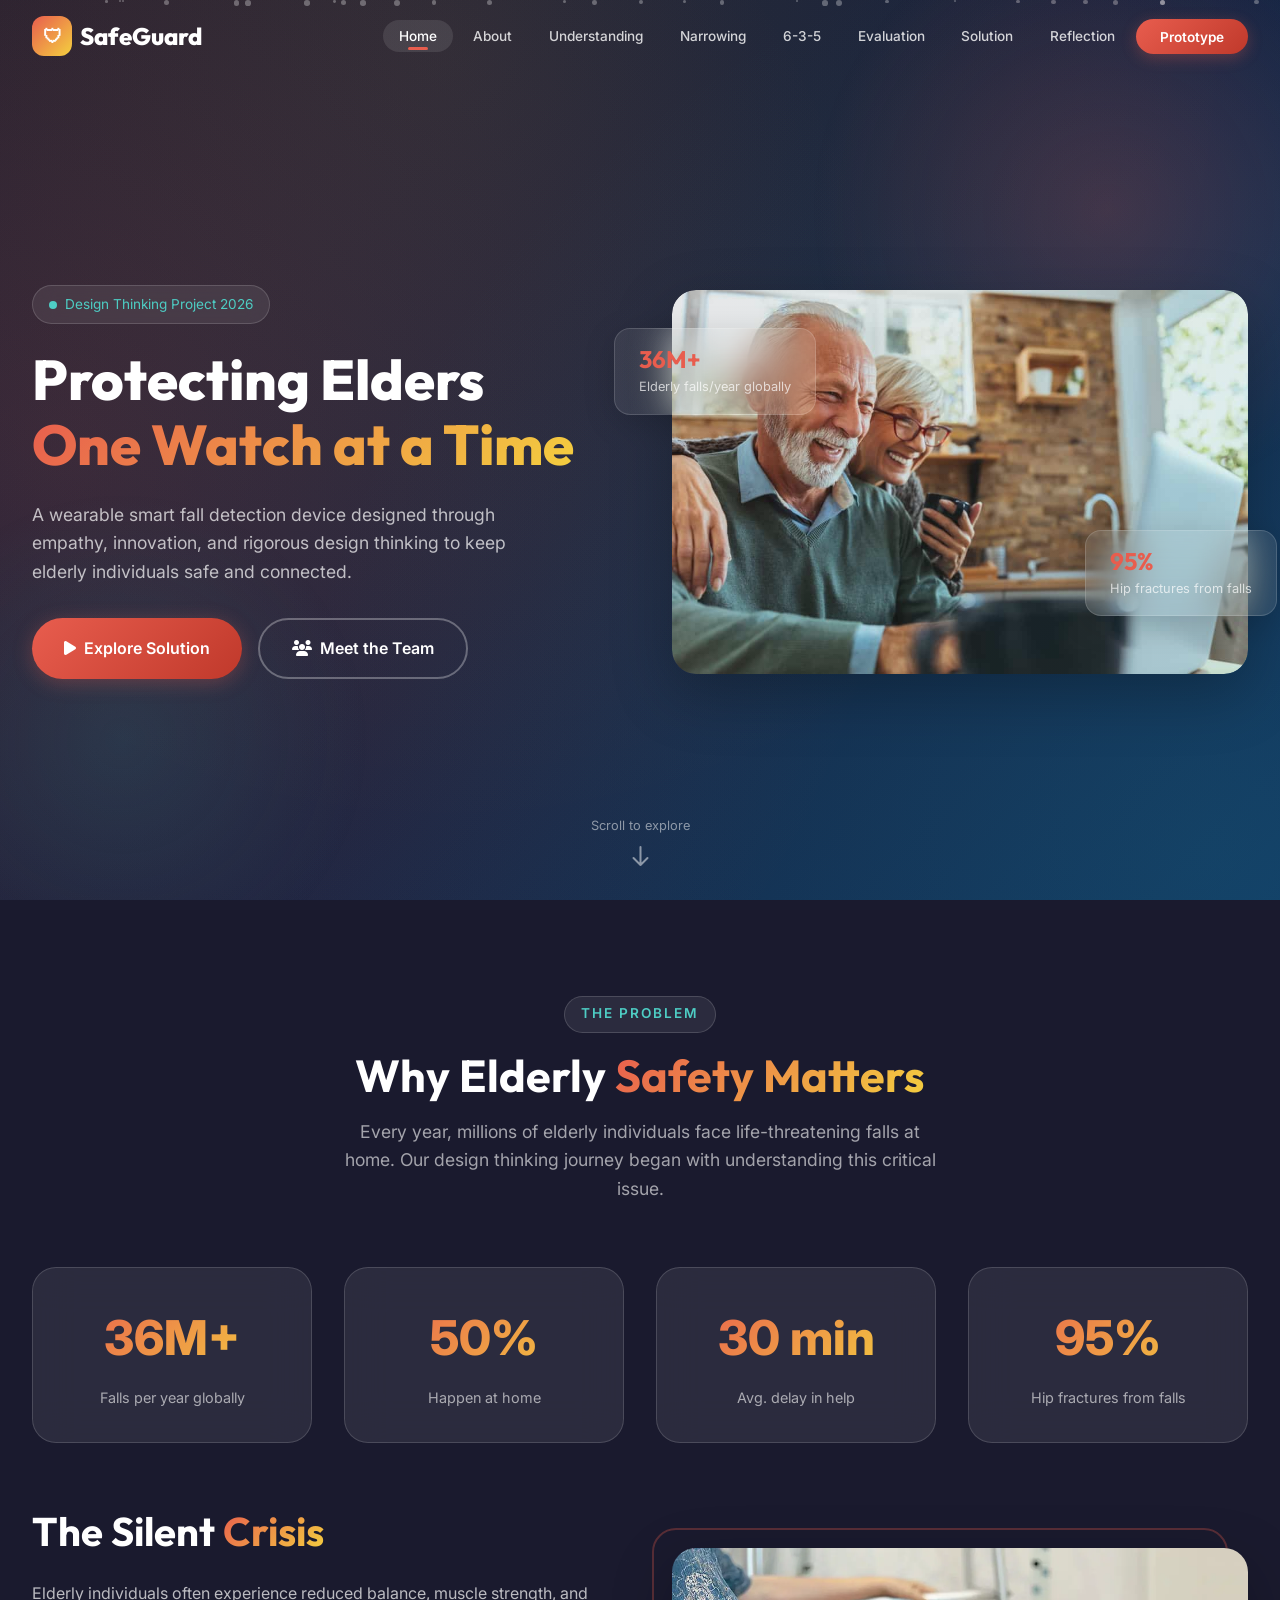
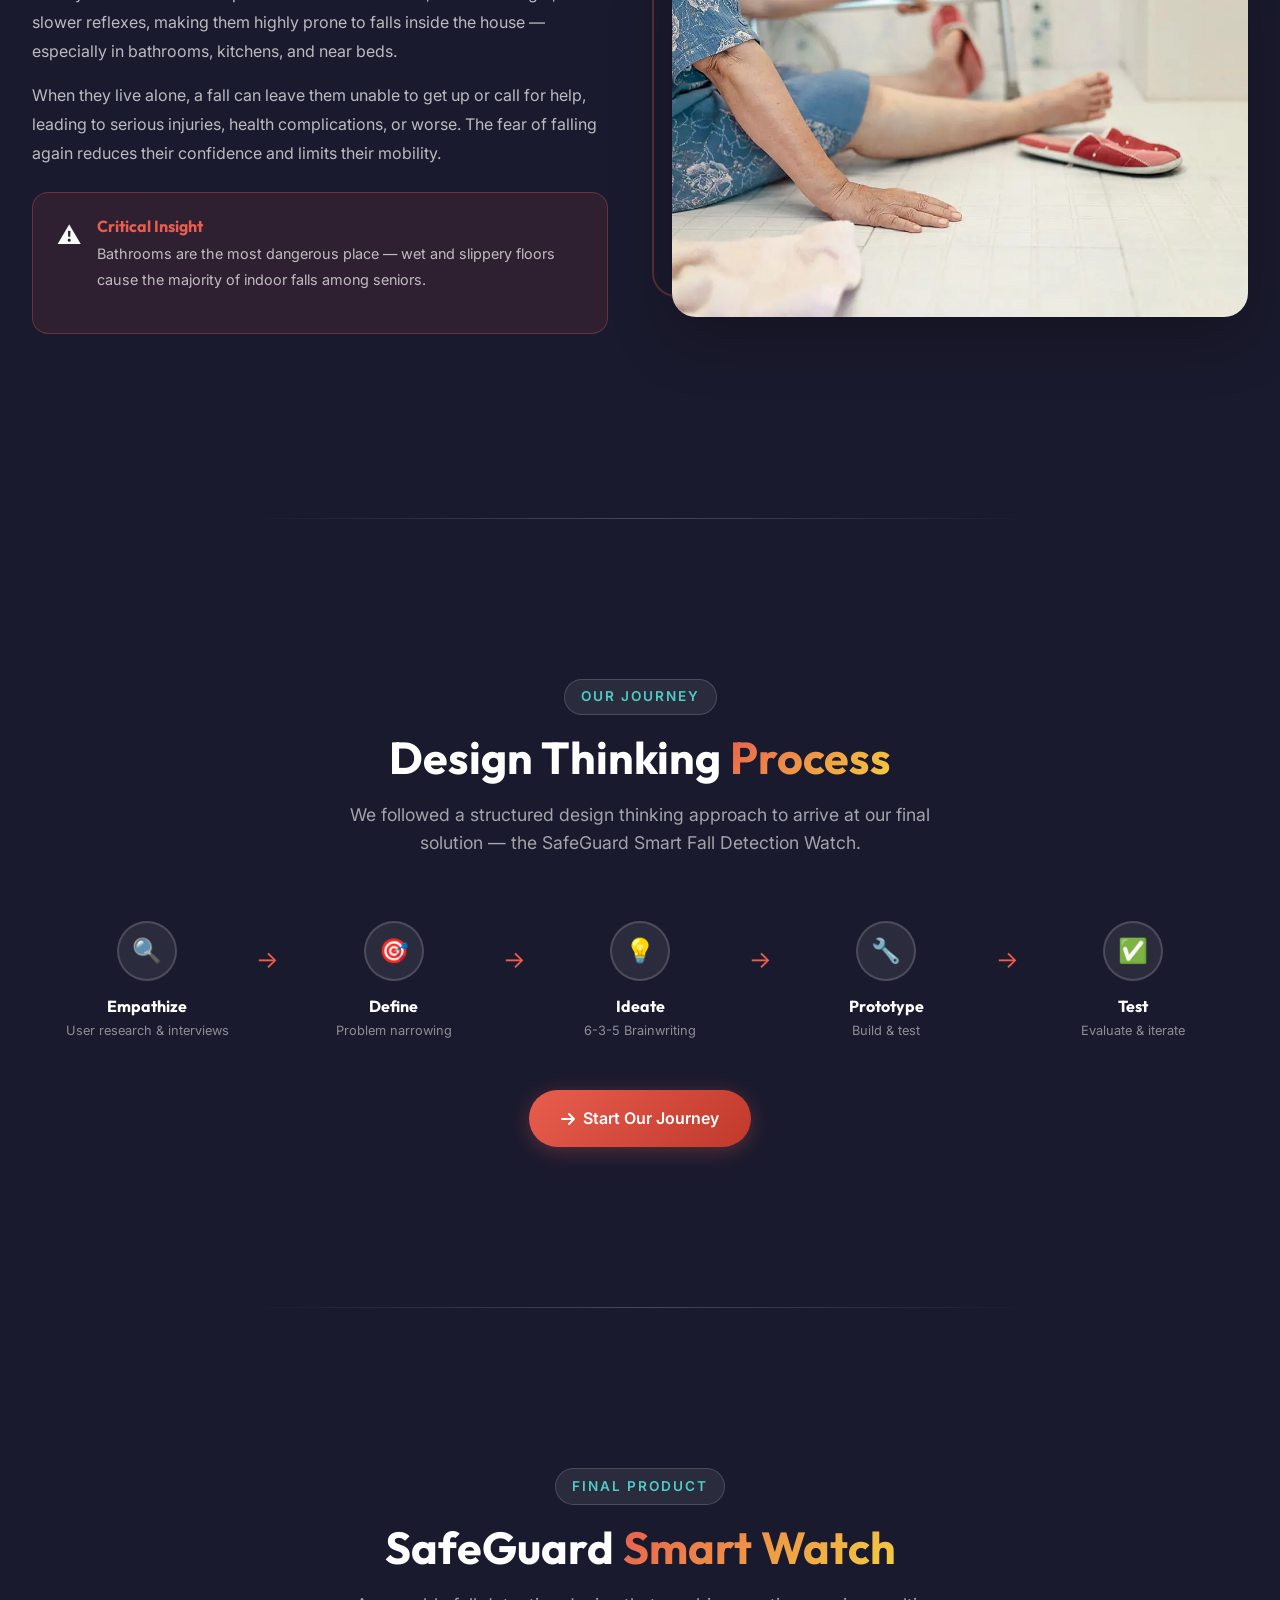
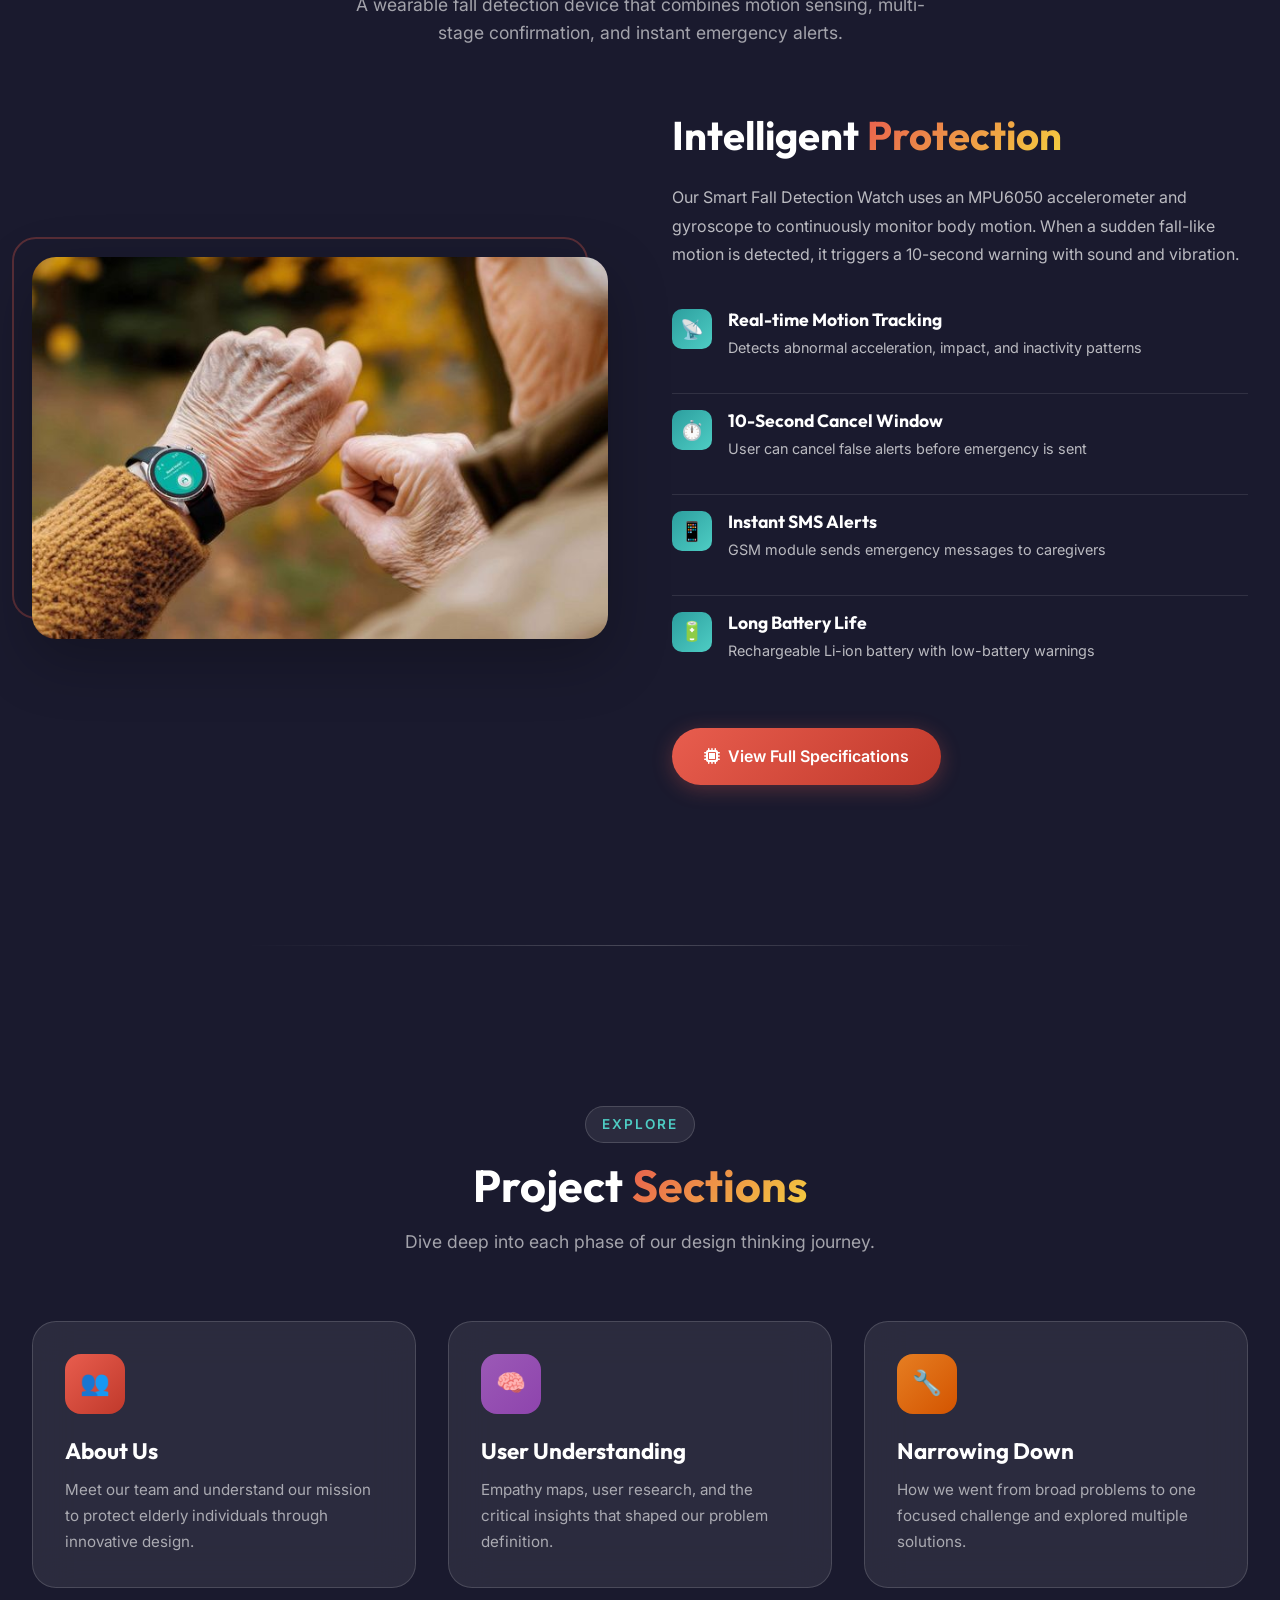
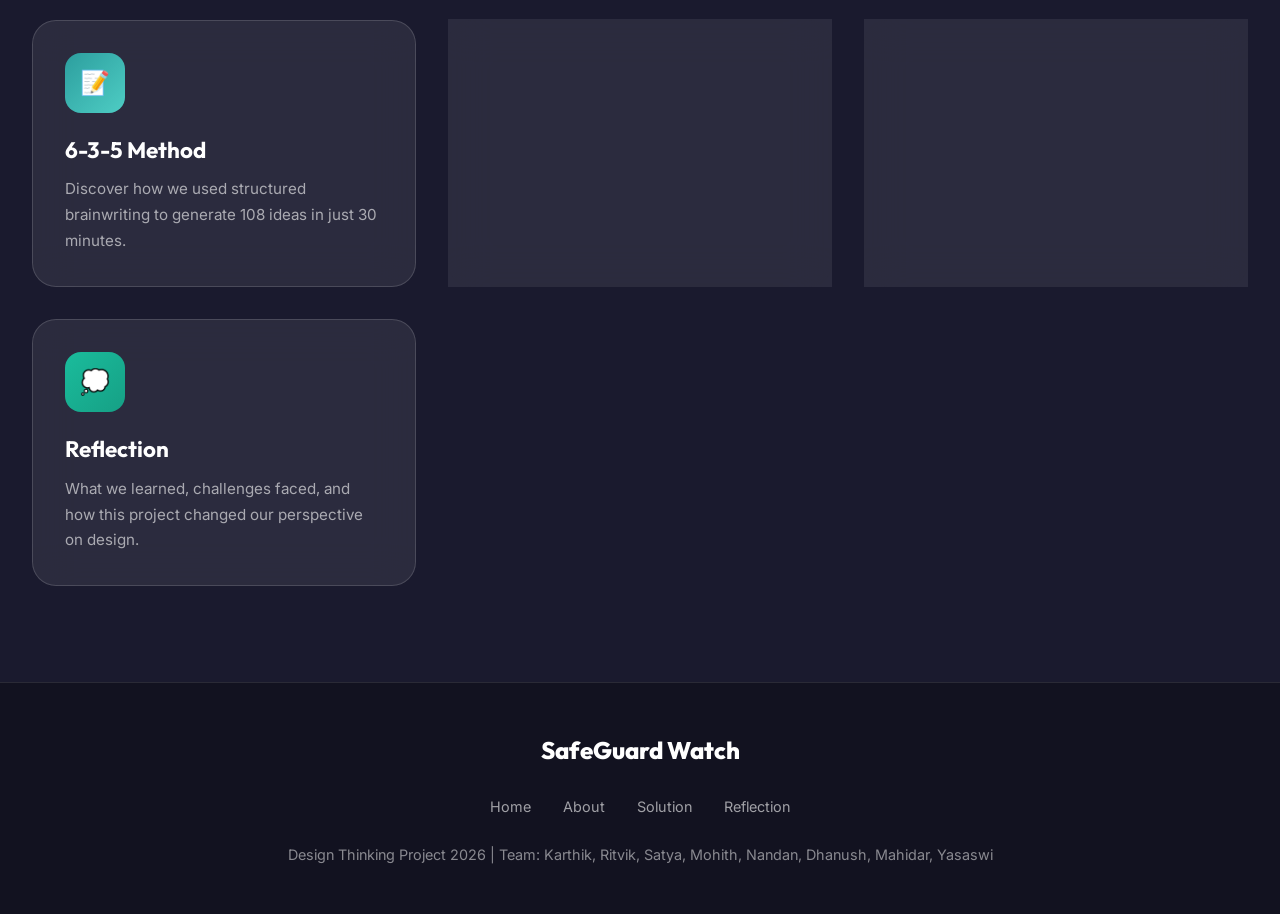
==== index.html @ a081889f "Add files via upload" ====
<!DOCTYPE html>
<html lang="en">
<head>
    <meta charset="UTF-8">
    <meta name="viewport" content="width=device-width, initial-scale=1.0">
    <title>SafeGuard Watch | Design Thinking Project 2026</title>
    <link rel="stylesheet" href="css/style.css">
    <link rel="stylesheet" href="https://cdnjs.cloudflare.com/ajax/libs/font-awesome/6.4.0/css/all.min.css">
</head>
<body>
    <div class="animated-bg"></div>
    <div class="particles"></div>

    <!-- Navigation -->
    <nav class="navbar">
        <div class="nav-container">
            <a href="index.html" class="logo">
                <div class="logo-icon">&#128737;</div>
                SafeGuard
            </a>
            <ul class="nav-links">
                <li><a href="index.html" class="active">Home</a></li>
                <li><a href="about.html">About</a></li>
                <li><a href="understanding.html">Understanding</a></li>
                <li><a href="narrowing.html">Narrowing</a></li>
                <li><a href="method.html">6-3-5</a></li>
                <li><a href="evaluation.html">Evaluation</a></li>
                <li><a href="solution.html">Solution</a></li>
                <li><a href="reflection.html">Reflection</a></li>
                <li><a href="solution.html#prototype" class="cta-btn">Prototype</a></li>
            </ul>
            <div class="mobile-toggle">
                <span></span><span></span><span></span>
            </div>
        </div>
    </nav>

    <!-- Hero Section -->
    <section class="hero">
        <div class="hero-container">
            <div class="hero-content">
                <div class="hero-badge">
                    <span></span>
                    Design Thinking Project 2026
                </div>
                <h1>Protecting Elders<br><span>One Watch at a Time</span></h1>
                <p>A wearable smart fall detection device designed through empathy, innovation, and rigorous design thinking to keep elderly individuals safe and connected.</p>
                <div class="hero-buttons">
                    <a href="solution.html" class="btn btn-primary">
                        <i class="fas fa-play"></i> Explore Solution
                    </a>
                    <a href="about.html" class="btn btn-outline">
                        <i class="fas fa-users"></i> Meet the Team
                    </a>
                </div>
            </div>
            <div class="hero-visual">
                <div class="hero-image-wrapper">
                    <img src="images/7_Aging_in_Place_How_Technology_Can.png" alt="Happy elderly couple using technology safely at home">
                </div>
                <div class="floating-card card-1">
                    <h4>36M+</h4>
                    <p>Elderly falls/year globally</p>
                </div>
                <div class="floating-card card-2">
                    <h4>95%</h4>
                    <p>Hip fractures from falls</p>
                </div>
            </div>
        </div>
        <div class="scroll-indicator">
            <span>Scroll to explore</span>
            <svg xmlns="http://www.w3.org/2000/svg" fill="none" viewBox="0 0 24 24" stroke="currentColor">
                <path stroke-linecap="round" stroke-linejoin="round" stroke-width="2" d="M19 14l-7 7m0 0l-7-7m7 7V3" />
            </svg>
        </div>
    </section>

    <!-- Problem Overview Section -->
    <section class="section">
        <div class="section-header reveal">
            <div class="section-label">The Problem</div>
            <h2 class="section-title">Why Elderly <span>Safety Matters</span></h2>
            <p class="section-desc">Every year, millions of elderly individuals face life-threatening falls at home. Our design thinking journey began with understanding this critical issue.</p>
        </div>

        <div class="stats-grid reveal">
            <div class="stat-item">
                <span class="stat-number" data-count="36" data-suffix="M+">0</span>
                <span class="stat-label">Falls per year globally</span>
            </div>
            <div class="stat-item">
                <span class="stat-number" data-count="50" data-suffix="%">0</span>
                <span class="stat-label">Happen at home</span>
            </div>
            <div class="stat-item">
                <span class="stat-number" data-count="30" data-suffix=" min">0</span>
                <span class="stat-label">Avg. delay in help</span>
            </div>
            <div class="stat-item">
                <span class="stat-number" data-count="95" data-suffix="%">0</span>
                <span class="stat-label">Hip fractures from falls</span>
            </div>
        </div>

        <div class="two-col reveal" style="margin-top: 4rem;">
            <div class="col-content">
                <h2>The Silent <span>Crisis</span></h2>
                <p>Elderly individuals often experience reduced balance, muscle strength, and slower reflexes, making them highly prone to falls inside the house — especially in bathrooms, kitchens, and near beds.</p>
                <p>When they live alone, a fall can leave them unable to get up or call for help, leading to serious injuries, health complications, or worse. The fear of falling again reduces their confidence and limits their mobility.</p>
                <div class="alert-box">
                    <div class="alert-icon">&#9888;&#65039;</div>
                    <div>
                        <h4>Critical Insight</h4>
                        <p>Bathrooms are the most dangerous place — wet and slippery floors cause the majority of indoor falls among seniors.</p>
                    </div>
                </div>
            </div>
            <div class="col-image">
                <img src="images/8_Bathroom_Safety_for_Seniors_VNS_Health.png" alt="Elderly woman in bathroom showing fall risk area">
            </div>
        </div>
    </section>

    <div class="section-divider"></div>

    <!-- Design Thinking Process Preview -->
    <section class="section">
        <div class="section-header reveal">
            <div class="section-label">Our Journey</div>
            <h2 class="section-title">Design Thinking <span>Process</span></h2>
            <p class="section-desc">We followed a structured design thinking approach to arrive at our final solution — the SafeGuard Smart Fall Detection Watch.</p>
        </div>

        <div class="process-flow reveal">
            <div class="process-step">
                <div class="step-icon">&#128269;</div>
                <h4>Empathize</h4>
                <p>User research & interviews</p>
            </div>
            <div class="process-step">
                <div class="step-icon">&#127919;</div>
                <h4>Define</h4>
                <p>Problem narrowing</p>
            </div>
            <div class="process-step">
                <div class="step-icon">&#128161;</div>
                <h4>Ideate</h4>
                <p>6-3-5 Brainwriting</p>
            </div>
            <div class="process-step">
                <div class="step-icon">&#128295;</div>
                <h4>Prototype</h4>
                <p>Build & test</p>
            </div>
            <div class="process-step">
                <div class="step-icon">&#9989;</div>
                <h4>Test</h4>
                <p>Evaluate & iterate</p>
            </div>
        </div>

        <div style="text-align: center; margin-top: 3rem;">
            <a href="understanding.html" class="btn btn-primary">
                <i class="fas fa-arrow-right"></i> Start Our Journey
            </a>
        </div>
    </section>

    <div class="section-divider"></div>

    <!-- Solution Preview -->
    <section class="section">
        <div class="section-header reveal">
            <div class="section-label">Final Product</div>
            <h2 class="section-title">SafeGuard <span>Smart Watch</span></h2>
            <p class="section-desc">A wearable fall detection device that combines motion sensing, multi-stage confirmation, and instant emergency alerts.</p>
        </div>

        <div class="two-col reveal">
            <div class="col-image">
                <img src="images/1_Smartwatches_with_Fall_Detection.png" alt="Smart fall detection watch on elderly wrist">
            </div>
            <div class="col-content">
                <h2>Intelligent <span>Protection</span></h2>
                <p>Our Smart Fall Detection Watch uses an MPU6050 accelerometer and gyroscope to continuously monitor body motion. When a sudden fall-like motion is detected, it triggers a 10-second warning with sound and vibration.</p>
                <ul class="feature-list" style="margin-top: 1.5rem;">
                    <li>
                        <div class="feature-icon">&#128225;</div>
                        <div class="feature-text">
                            <h4>Real-time Motion Tracking</h4>
                            <p>Detects abnormal acceleration, impact, and inactivity patterns</p>
                        </div>
                    </li>
                    <li>
                        <div class="feature-icon">&#9201;&#65039;</div>
                        <div class="feature-text">
                            <h4>10-Second Cancel Window</h4>
                            <p>User can cancel false alerts before emergency is sent</p>
                        </div>
                    </li>
                    <li>
                        <div class="feature-icon">&#128241;</div>
                        <div class="feature-text">
                            <h4>Instant SMS Alerts</h4>
                            <p>GSM module sends emergency messages to caregivers</p>
                        </div>
                    </li>
                    <li>
                        <div class="feature-icon">&#128267;</div>
                        <div class="feature-text">
                            <h4>Long Battery Life</h4>
                            <p>Rechargeable Li-ion battery with low-battery warnings</p>
                        </div>
                    </li>
                </ul>
                <div style="margin-top: 2rem;">
                    <a href="solution.html" class="btn btn-primary">
                        <i class="fas fa-microchip"></i> View Full Specifications
                    </a>
                </div>
            </div>
        </div>
    </section>

    <div class="section-divider"></div>

    <!-- Quick Links to All Sections -->
    <section class="section">
        <div class="section-header reveal">
            <div class="section-label">Explore</div>
            <h2 class="section-title">Project <span>Sections</span></h2>
            <p class="section-desc">Dive deep into each phase of our design thinking journey.</p>
        </div>

        <div class="card-grid reveal">
            <a href="about.html" class="card" style="text-decoration: none;">
                <div class="card-icon">&#128101;</div>
                <h3>About Us</h3>
                <p>Meet our team and understand our mission to protect elderly individuals through innovative design.</p>
            </a>
            <a href="understanding.html" class="card" style="text-decoration: none;">
                <div class="card-icon" style="background: linear-gradient(135deg, #9B59B6, #8E44AD);">&#129504;</div>
                <h3>User Understanding</h3>
                <p>Empathy maps, user research, and the critical insights that shaped our problem definition.</p>
            </a>
            <a href="narrowing.html" class="card" style="text-decoration: none;">
                <div class="card-icon" style="background: linear-gradient(135deg, #E67E22, #D35400);">&#128295;</div>
                <h3>Narrowing Down</h3>
                <p>How we went from broad problems to one focused challenge and explored multiple solutions.</p>
            </a>
            <a href="method.html" class="card" style="text-decoration: none;">
                <div class="card-icon" style="background: linear-gradient(135deg, var(--secondary), var(--secondary-light));">&#128221;</div>
                <h3>6-3-5 Method</h3>
                <p>Discover how we used structured brainwriting to generate 108 ideas in just 30 minutes.</p>
            </a>
            <a href="evaluation.html" class="card" style="text-decoration: none;">
                <div class="card-icon" style="background: linear-gradient(135deg, var(--accent), #F39C12);">&#128202;</div>
                <h3>Evaluation</h3>
                <p>See how we narrowed down from multiple concepts to the final wearable watch solution.</p>
            </a>
            <a href="solution.html" class="card" style="text-decoration: none;">
                <div class="card-icon" style="background: linear-gradient(135deg, #E74C3C, #C0392B);">&#8986;</div>
                <h3>Solution Framing</h3>
                <p>Complete technical details, working principle, components, and prototype of the SafeGuard Watch.</p>
            </a>
            <a href="reflection.html" class="card" style="text-decoration: none;">
                <div class="card-icon" style="background: linear-gradient(135deg, #1ABC9C, #16A085);">&#128173;</div>
                <h3>Reflection</h3>
                <p>What we learned, challenges faced, and how this project changed our perspective on design.</p>
            </a>
        </div>
    </section>

    <!-- Footer -->
    <footer class="footer">
        <div class="footer-content">
            <div class="footer-logo">SafeGuard Watch</div>
            <ul class="footer-links">
                <li><a href="index.html">Home</a></li>
                <li><a href="about.html">About</a></li>
                <li><a href="solution.html">Solution</a></li>
                <li><a href="reflection.html">Reflection</a></li>
            </ul>
            <p>Design Thinking Project 2026 | Team: Karthik, Ritvik, Satya, Mohith, Nandan, Dhanush, Mahidar, Yasaswi</p>
        </div>
    </footer>

    <script src="js/main.js"></script>
</body>
</html>
---- css/style.css ----
/* ============================================
   SAFEGUARD WATCH - DESIGN THINKING PROJECT
   Global Stylesheet
   ============================================ */

@import url('https://fonts.googleapis.com/css2?family=Outfit:wght@300;400;500;600;700;800&family=Inter:wght@300;400;500;600&display=swap');

:root {
    --primary: #E85D4E;
    --primary-dark: #C0392B;
    --secondary: #2C9E9E;
    --secondary-light: #4ECDC4;
    --accent: #F4D03F;
    --dark: #1A1A2E;
    --dark-light: #16213E;
    --light: #F8F9FA;
    --white: #FFFFFF;
    --gray: #6C757D;
    --glass: rgba(255, 255, 255, 0.08);
    --glass-border: rgba(255, 255, 255, 0.15);
    --shadow: 0 8px 32px rgba(0, 0, 0, 0.15);
    --shadow-lg: 0 20px 60px rgba(0, 0, 0, 0.25);
    --transition: all 0.4s cubic-bezier(0.4, 0, 0.2, 1);
    --radius: 16px;
    --radius-lg: 24px;
}

* { margin: 0; padding: 0; box-sizing: border-box; }

html { scroll-behavior: smooth; font-size: 16px; }

body {
    font-family: 'Inter', sans-serif;
    background: var(--dark);
    color: var(--light);
    overflow-x: hidden;
    line-height: 1.6;
}

h1, h2, h3, h4, h5, h6 {
    font-family: 'Outfit', sans-serif;
    font-weight: 700;
    line-height: 1.2;
}

a { text-decoration: none; color: inherit; transition: var(--transition); }

img { max-width: 100%; height: auto; border-radius: var(--radius); display: block; }

/* Animated Background */
.animated-bg {
    position: fixed; top: 0; left: 0; width: 100%; height: 100%; z-index: -1;
    background: linear-gradient(135deg, #1A1A2E 0%, #16213E 50%, #0F3460 100%);
    overflow: hidden;
}

.animated-bg::before {
    content: ''; position: absolute; width: 150%; height: 150%; top: -25%; left: -25%;
    background: radial-gradient(circle at 20% 50%, rgba(232, 93, 78, 0.15) 0%, transparent 50%),
                radial-gradient(circle at 80% 80%, rgba(44, 158, 158, 0.15) 0%, transparent 50%),
                radial-gradient(circle at 40% 20%, rgba(244, 208, 63, 0.08) 0%, transparent 50%);
    animation: bgMove 20s ease-in-out infinite;
}

@keyframes bgMove {
    0%, 100% { transform: translate(0, 0) rotate(0deg); }
    33% { transform: translate(2%, 2%) rotate(1deg); }
    66% { transform: translate(-1%, 3%) rotate(-1deg); }
}

.particles { position: fixed; top: 0; left: 0; width: 100%; height: 100%; z-index: -1; pointer-events: none; }

.particle {
    position: absolute; width: 4px; height: 4px;
    background: rgba(255, 255, 255, 0.3); border-radius: 50%;
    animation: float 15s infinite;
}

@keyframes float {
    0%, 100% { transform: translateY(100vh) scale(0); opacity: 0; }
    10% { opacity: 1; }
    90% { opacity: 1; }
    100% { transform: translateY(-10vh) scale(1); opacity: 0; }
}

/* Navigation */
.navbar {
    position: fixed; top: 0; left: 0; width: 100%; z-index: 1000;
    padding: 1rem 0; transition: var(--transition); background: transparent;
}

.navbar.scrolled {
    background: rgba(26, 26, 46, 0.9); backdrop-filter: blur(20px);
    -webkit-backdrop-filter: blur(20px); padding: 0.6rem 0; box-shadow: var(--shadow);
}

.nav-container {
    max-width: 1400px; margin: 0 auto; padding: 0 2rem;
    display: flex; justify-content: space-between; align-items: center;
}

.logo {
    font-family: 'Outfit', sans-serif; font-size: 1.5rem; font-weight: 800;
    color: var(--white); display: flex; align-items: center; gap: 0.5rem;
    flex-shrink: 0;
}

.logo-icon {
    width: 40px; height: 40px;
    background: linear-gradient(135deg, var(--primary), var(--accent));
    border-radius: 12px; display: flex; align-items: center; justify-content: center;
    font-size: 1.2rem;
}

.nav-links { display: flex; gap: 0.3rem; list-style: none; align-items: center; flex-wrap: wrap; justify-content: flex-end; }

.nav-links a {
    padding: 0.5rem 1rem; border-radius: 50px; font-size: 0.85rem; font-weight: 500;
    color: rgba(255, 255, 255, 0.8); position: relative; transition: var(--transition);
    white-space: nowrap;
}

.nav-links a:hover, .nav-links a.active {
    color: var(--white); background: rgba(255, 255, 255, 0.1);
}

.nav-links a.active::after {
    content: ''; position: absolute; bottom: 2px; left: 50%; transform: translateX(-50%);
    width: 20px; height: 3px; background: var(--primary); border-radius: 10px;
}

.cta-btn {
    background: linear-gradient(135deg, var(--primary), var(--primary-dark));
    color: var(--white) !important; padding: 0.6rem 1.5rem !important;
    border-radius: 50px !important; font-weight: 600 !important;
    box-shadow: 0 4px 15px rgba(232, 93, 78, 0.3);
}

.cta-btn:hover { transform: translateY(-2px); box-shadow: 0 6px 25px rgba(232, 93, 78, 0.4); }

.mobile-toggle { display: none; flex-direction: column; gap: 5px; cursor: pointer; z-index: 1001; }

.mobile-toggle span { width: 25px; height: 3px; background: var(--white); border-radius: 5px; transition: var(--transition); }

/* Hero Section */
.hero {
    min-height: 100vh; display: flex; align-items: center; justify-content: center;
    position: relative; padding: 8rem 2rem 4rem; overflow: hidden;
}

.hero::before {
    content: ''; position: absolute; top: -10%; right: -10%; width: 600px; height: 600px;
    background: radial-gradient(circle, rgba(232, 93, 78, 0.2) 0%, transparent 70%);
    border-radius: 50%; animation: pulse 4s ease-in-out infinite;
}

.hero::after {
    content: ''; position: absolute; bottom: -10%; left: -10%; width: 500px; height: 500px;
    background: radial-gradient(circle, rgba(44, 158, 158, 0.15) 0%, transparent 70%);
    border-radius: 50%; animation: pulse 5s ease-in-out infinite reverse;
}

@keyframes pulse {
    0%, 100% { transform: scale(1); opacity: 0.5; }
    50% { transform: scale(1.1); opacity: 0.8; }
}

.hero-container {
    max-width: 1400px; width: 100%; display: grid;
    grid-template-columns: 1fr 1fr; gap: 4rem; align-items: center; position: relative; z-index: 1;
}

.hero-content { animation: fadeInUp 1s ease-out; }

.hero-badge {
    display: inline-flex; align-items: center; gap: 0.5rem;
    background: var(--glass); border: 1px solid var(--glass-border);
    padding: 0.5rem 1rem; border-radius: 50px; font-size: 0.85rem;
    color: var(--secondary-light); margin-bottom: 1.5rem; backdrop-filter: blur(10px);
}

.hero-badge span { width: 8px; height: 8px; background: var(--secondary-light); border-radius: 50%; animation: blink 2s infinite; }

@keyframes blink { 0%, 100% { opacity: 1; } 50% { opacity: 0.3; } }

.hero h1 { font-size: 3.5rem; font-weight: 800; color: var(--white); margin-bottom: 1.5rem; line-height: 1.15; }

.hero h1 span {
    background: linear-gradient(135deg, var(--primary), var(--accent));
    -webkit-background-clip: text; -webkit-text-fill-color: transparent; background-clip: text;
}

.hero p { font-size: 1.1rem; color: rgba(255, 255, 255, 0.7); margin-bottom: 2rem; max-width: 500px; }

.hero-buttons { display: flex; gap: 1rem; flex-wrap: wrap; }

.btn {
    padding: 1rem 2rem; border-radius: 50px; font-weight: 600; font-size: 1rem;
    transition: var(--transition); display: inline-flex; align-items: center; gap: 0.5rem;
    cursor: pointer; border: none;
}

.btn-primary {
    background: linear-gradient(135deg, var(--primary), var(--primary-dark));
    color: var(--white); box-shadow: 0 4px 20px rgba(232, 93, 78, 0.3);
}

.btn-primary:hover { transform: translateY(-3px); box-shadow: 0 8px 30px rgba(232, 93, 78, 0.4); }

.btn-outline {
    background: transparent; color: var(--white); border: 2px solid rgba(255, 255, 255, 0.3);
}

.btn-outline:hover { background: rgba(255, 255, 255, 0.1); border-color: var(--white); transform: translateY(-3px); }

.hero-visual { position: relative; animation: fadeInUp 1s ease-out 0.3s both; }

.hero-image-wrapper {
    position: relative; border-radius: var(--radius-lg); overflow: hidden; box-shadow: var(--shadow-lg);
}

.hero-image-wrapper::before {
    content: ''; position: absolute; inset: 0;
    background: linear-gradient(135deg, rgba(232, 93, 78, 0.3), rgba(44, 158, 158, 0.3));
    z-index: 1; opacity: 0.3;
}

.hero-image-wrapper img { width: 100%; border-radius: var(--radius-lg); display: block; }

.floating-card {
    position: absolute; background: var(--glass); backdrop-filter: blur(20px);
    border: 1px solid var(--glass-border); border-radius: var(--radius);
    padding: 1rem 1.5rem; box-shadow: var(--shadow);
    animation: floatCard 6s ease-in-out infinite; z-index: 2;
}

.floating-card.card-1 { top: 10%; left: -10%; animation-delay: 0s; }
.floating-card.card-2 { bottom: 15%; right: -5%; animation-delay: 2s; }

.floating-card h4 { font-size: 1.5rem; color: var(--primary); margin-bottom: 0.2rem; }
.floating-card p { font-size: 0.8rem; color: rgba(255, 255, 255, 0.7); margin: 0; }

@keyframes floatCard { 0%, 100% { transform: translateY(0); } 50% { transform: translateY(-15px); } }

@keyframes fadeInUp {
    from { opacity: 0; transform: translateY(40px); }
    to { opacity: 1; transform: translateY(0); }
}

.scroll-indicator {
    position: absolute; bottom: 2rem; left: 50%; transform: translateX(-50%);
    display: flex; flex-direction: column; align-items: center; gap: 0.5rem;
    color: rgba(255, 255, 255, 0.5); font-size: 0.8rem; animation: bounce 2s infinite;
}

.scroll-indicator svg { width: 24px; height: 24px; }

@keyframes bounce { 0%, 100% { transform: translateX(-50%) translateY(0); } 50% { transform: translateX(-50%) translateY(10px); } }

/* Section Styles */
.section { padding: 6rem 2rem; max-width: 1400px; margin: 0 auto; position: relative; }

.section-header { text-align: center; margin-bottom: 4rem; max-width: 800px; margin-left: auto; margin-right: auto; }

.section-label {
    display: inline-block; padding: 0.4rem 1rem; background: var(--glass);
    border: 1px solid var(--glass-border); border-radius: 50px; font-size: 0.85rem;
    color: var(--secondary-light); margin-bottom: 1rem; text-transform: uppercase;
    letter-spacing: 2px; font-weight: 600;
}

.section-title { font-size: 2.8rem; color: var(--white); margin-bottom: 1rem; line-height: 1.2; }

.section-title span {
    background: linear-gradient(135deg, var(--primary), var(--accent));
    -webkit-background-clip: text; -webkit-text-fill-color: transparent; background-clip: text;
}

.section-desc { font-size: 1.1rem; color: rgba(255, 255, 255, 0.6); max-width: 600px; margin: 0 auto; }

/* Cards */
.card-grid { display: grid; grid-template-columns: repeat(auto-fit, minmax(300px, 1fr)); gap: 2rem; }

.card {
    background: var(--glass); backdrop-filter: blur(20px); border: 1px solid var(--glass-border);
    border-radius: var(--radius-lg); padding: 2rem; transition: var(--transition); position: relative; overflow: hidden;
}

.card::before {
    content: ''; position: absolute; top: 0; left: 0; width: 100%; height: 4px;
    background: linear-gradient(90deg, var(--primary), var(--secondary-light));
    transform: scaleX(0); transform-origin: left; transition: var(--transition);
}

.card:hover { transform: translateY(-8px); box-shadow: var(--shadow-lg); border-color: rgba(255, 255, 255, 0.25); }
.card:hover::before { transform: scaleX(1); }

.card-icon {
    width: 60px; height: 60px;
    background: linear-gradient(135deg, var(--primary), var(--primary-dark));
    border-radius: var(--radius); display: flex; align-items: center; justify-content: center;
    font-size: 1.5rem; margin-bottom: 1.5rem;
}

.card h3 { font-size: 1.4rem; color: var(--white); margin-bottom: 0.8rem; }
.card p { color: rgba(255, 255, 255, 0.6); font-size: 0.95rem; line-height: 1.7; }
.card-img { width: 100%; height: 200px; object-fit: cover; border-radius: var(--radius); margin-bottom: 1.5rem; }

/* Timeline / Process */
.timeline { position: relative; max-width: 1000px; margin: 0 auto; }

.timeline::before {
    content: ''; position: absolute; left: 50%; transform: translateX(-50%);
    width: 3px; height: 100%;
    background: linear-gradient(180deg, var(--primary), var(--secondary-light));
    border-radius: 10px;
}

.timeline-item {
    display: flex; justify-content: flex-end; padding-right: 2rem;
    position: relative; margin-bottom: 3rem; width: 50%;
}

.timeline-item:nth-child(even) { justify-content: flex-start; padding-right: 0; padding-left: 2rem; margin-left: 50%; }

.timeline-dot {
    position: absolute; right: -8px; top: 0; width: 16px; height: 16px;
    background: var(--primary); border-radius: 50%; border: 3px solid var(--dark);
    box-shadow: 0 0 0 4px rgba(232, 93, 78, 0.3);
}

.timeline-item:nth-child(even) .timeline-dot { right: auto; left: -8px; }

.timeline-content {
    background: var(--glass); backdrop-filter: blur(20px); border: 1px solid var(--glass-border);
    border-radius: var(--radius-lg); padding: 2rem; max-width: 400px; transition: var(--transition);
}

.timeline-content:hover { transform: scale(1.02); box-shadow: var(--shadow-lg); }

.timeline-content h3 { color: var(--white); margin-bottom: 0.5rem; font-size: 1.3rem; }
.timeline-content p { color: rgba(255, 255, 255, 0.6); font-size: 0.95rem; }

.timeline-number {
    font-size: 3rem; font-weight: 800; color: rgba(255, 255, 255, 0.05);
    position: absolute; top: -10px; right: 20px;
}

/* Gallery */
.gallery { display: grid; grid-template-columns: repeat(auto-fit, minmax(250px, 1fr)); gap: 1.5rem; }

.gallery-item { position: relative; border-radius: var(--radius-lg); overflow: hidden; cursor: pointer; transition: var(--transition); }

.gallery-item img { width: 100%; height: 250px; object-fit: cover; transition: var(--transition); border-radius: var(--radius-lg); }

.gallery-item:hover img { transform: scale(1.1); }

.gallery-item::after {
    content: ''; position: absolute; inset: 0;
    background: linear-gradient(to top, rgba(26, 26, 46, 0.8), transparent);
    opacity: 0; transition: var(--transition);
}

.gallery-item:hover::after { opacity: 1; }

.gallery-caption {
    position: absolute; bottom: 0; left: 0; right: 0; padding: 1.5rem;
    color: var(--white); z-index: 2; transform: translateY(20px); opacity: 0; transition: var(--transition);
}

.gallery-item:hover .gallery-caption { transform: translateY(0); opacity: 1; }

/* Stats */
.stats-grid { display: grid; grid-template-columns: repeat(auto-fit, minmax(200px, 1fr)); gap: 2rem; margin: 3rem 0; }

.stat-item {
    text-align: center; padding: 2rem; background: var(--glass); backdrop-filter: blur(20px);
    border: 1px solid var(--glass-border); border-radius: var(--radius-lg); transition: var(--transition);
}

.stat-item:hover { transform: translateY(-5px); box-shadow: var(--shadow-lg); }

.stat-number {
    font-size: 3rem; font-weight: 800;
    background: linear-gradient(135deg, var(--primary), var(--accent));
    -webkit-background-clip: text; -webkit-text-fill-color: transparent; background-clip: text;
    display: block; margin-bottom: 0.5rem;
}

.stat-label { color: rgba(255, 255, 255, 0.6); font-size: 0.9rem; }

/* Feature List */
.feature-list { list-style: none; }

.feature-list li {
    display: flex; align-items: flex-start; gap: 1rem;
    padding: 1rem 0; border-bottom: 1px solid rgba(255, 255, 255, 0.1);
}

.feature-list li:last-child { border-bottom: none; }

.feature-icon {
    min-width: 40px; height: 40px;
    background: linear-gradient(135deg, var(--secondary), var(--secondary-light));
    border-radius: 10px; display: flex; align-items: center; justify-content: center;
    font-size: 1.2rem;
}

.feature-text h4 { color: var(--white); margin-bottom: 0.3rem; font-size: 1.1rem; }
.feature-text p { color: rgba(255, 255, 255, 0.6); font-size: 0.9rem; }

/* Two Column Layout */
.two-col { display: grid; grid-template-columns: 1fr 1fr; gap: 4rem; align-items: center; }

.two-col.reverse { direction: rtl; }
.two-col.reverse > * { direction: ltr; }

.col-content h2 { font-size: 2.5rem; color: var(--white); margin-bottom: 1.5rem; line-height: 1.2; }

.col-content h2 span {
    background: linear-gradient(135deg, var(--primary), var(--accent));
    -webkit-background-clip: text; -webkit-text-fill-color: transparent; background-clip: text;
}

.col-content p { color: rgba(255, 255, 255, 0.7); margin-bottom: 1rem; line-height: 1.8; }

.col-image { position: relative; }
.col-image img { border-radius: var(--radius-lg); box-shadow: var(--shadow-lg); width: 100%; }

.col-image::before {
    content: ''; position: absolute; top: -20px; left: -20px; right: 20px; bottom: 20px;
    border: 2px solid var(--primary); border-radius: var(--radius-lg); z-index: -1; opacity: 0.3;
}

/* Table Styles */
.table-wrapper {
    overflow-x: auto; border-radius: var(--radius-lg);
    background: var(--glass); backdrop-filter: blur(20px); border: 1px solid var(--glass-border);
}

.data-table { width: 100%; border-collapse: collapse; }

.data-table th, .data-table td {
    padding: 1rem 1.5rem; text-align: left; border-bottom: 1px solid rgba(255, 255, 255, 0.1);
}

.data-table th {
    background: rgba(255, 255, 255, 0.05); color: var(--secondary-light);
    font-weight: 600; font-size: 0.9rem; text-transform: uppercase; letter-spacing: 1px;
}

.data-table td { color: rgba(255, 255, 255, 0.8); font-size: 0.95rem; }
.data-table tr:hover td { background: rgba(255, 255, 255, 0.03); }

/* Tags */
.tag {
    display: inline-block; padding: 0.3rem 0.8rem;
    background: rgba(44, 158, 158, 0.2); color: var(--secondary-light);
    border-radius: 50px; font-size: 0.8rem; font-weight: 500; margin: 0.2rem;
}

.tag.highlight { background: rgba(232, 93, 78, 0.2); color: var(--primary); }
.tag.rejected { background: rgba(108, 117, 125, 0.2); color: var(--gray); }
.tag.selected { background: rgba(44, 158, 158, 0.3); color: var(--secondary-light); border: 1px solid var(--secondary-light); }

/* Footer */
.footer {
    background: rgba(0, 0, 0, 0.3); padding: 3rem 2rem; text-align: center;
    border-top: 1px solid rgba(255, 255, 255, 0.1);
}

.footer-content { max-width: 1400px; margin: 0 auto; }

.footer-logo { font-family: 'Outfit', sans-serif; font-size: 1.5rem; font-weight: 800; color: var(--white); margin-bottom: 1rem; }
.footer p { color: rgba(255, 255, 255, 0.5); font-size: 0.9rem; }

.footer-links { display: flex; justify-content: center; gap: 2rem; margin: 1.5rem 0; list-style: none; }
.footer-links a { color: rgba(255, 255, 255, 0.6); font-size: 0.9rem; transition: var(--transition); }
.footer-links a:hover { color: var(--secondary-light); }

/* Responsive */
@media (max-width: 1024px) {
    .hero-container { grid-template-columns: 1fr; text-align: center; }
    .hero-content p { margin-left: auto; margin-right: auto; }
    .hero-buttons { justify-content: center; }
    .hero-visual { order: -1; max-width: 500px; margin: 0 auto; }
    .two-col { grid-template-columns: 1fr; gap: 2rem; }
    .two-col.reverse { direction: ltr; }
    .timeline::before { left: 20px; }
    .timeline-item, .timeline-item:nth-child(even) {
        width: 100%; margin-left: 0; padding-left: 3rem; padding-right: 0; justify-content: flex-start;
    }
    .timeline-dot, .timeline-item:nth-child(even) .timeline-dot { left: 12px; right: auto; }
    .nav-links { gap: 0.2rem; }
    .nav-links a { padding: 0.4rem 0.8rem; font-size: 0.8rem; }
}

@media (max-width: 768px) {
    .nav-links {
        position: fixed; top: 0; right: -100%; width: 80%; max-width: 350px; height: 100vh;
        background: rgba(26, 26, 46, 0.98); backdrop-filter: blur(20px);
        flex-direction: column; padding: 5rem 2rem 2rem; transition: var(--transition); gap: 0.5rem;
        justify-content: flex-start;
        align-items: center;
    }
    .nav-links.active { right: 0; }
    .nav-links a { width: 100%; text-align: center; padding: 0.8rem; font-size: 1rem; }
    .mobile-toggle { display: flex; }
    .hero h1 { font-size: 2.5rem; }
    .section-title { font-size: 2rem; }
    .floating-card { display: none; }
    .card-grid { grid-template-columns: 1fr; }
    .stats-grid { grid-template-columns: repeat(2, 1fr); }
}

@media (max-width: 480px) {
    .hero h1 { font-size: 2rem; }
    .page-hero h1 { font-size: 2rem; }
    .btn { padding: 0.8rem 1.5rem; font-size: 0.9rem; }
    .section { padding: 4rem 1rem; }
    .stats-grid { grid-template-columns: 1fr; }
}

/* Scroll Animations */
.reveal { opacity: 0; transform: translateY(40px); transition: all 0.8s ease-out; }
.reveal.active { opacity: 1; transform: translateY(0); }

.reveal-delay-1 { transition-delay: 0.1s; }
.reveal-delay-2 { transition-delay: 0.2s; }
.reveal-delay-3 { transition-delay: 0.3s; }
.reveal-delay-4 { transition-delay: 0.4s; }

/* Page Hero */
.page-hero {
    min-height: 50vh; display: flex; align-items: center; justify-content: center;
    text-align: center; padding: 8rem 2rem 4rem; position: relative;
}

.page-hero h1 { font-size: 3rem; color: var(--white); margin-bottom: 1rem; line-height: 1.2; }

.page-hero h1 span {
    background: linear-gradient(135deg, var(--primary), var(--accent));
    -webkit-background-clip: text; -webkit-text-fill-color: transparent; background-clip: text;
}

.page-hero p { font-size: 1.2rem; color: rgba(255, 255, 255, 0.6); max-width: 600px; margin: 0 auto; }

/* Quote Block */
.quote-block {
    background: var(--glass); backdrop-filter: blur(20px); border: 1px solid var(--glass-border);
    border-radius: var(--radius-lg); padding: 2.5rem; margin: 2rem 0; position: relative;
    border-left: 4px solid var(--primary);
}

.quote-block::before {
    content: '"'; font-size: 4rem; color: var(--primary); opacity: 0.3;
    position: absolute; top: 10px; left: 20px; font-family: Georgia, serif; line-height: 1;
}

.quote-block p { font-size: 1.1rem; color: rgba(255, 255, 255, 0.9); font-style: italic; line-height: 1.8; position: relative; z-index: 1; }
.quote-block cite { display: block; margin-top: 1rem; color: var(--secondary-light); font-style: normal; font-weight: 600; font-size: 0.9rem; }

/* Progress Bar */
.progress-container { margin: 1rem 0; }
.progress-label { display: flex; justify-content: space-between; margin-bottom: 0.5rem; font-size: 0.9rem; color: rgba(255, 255, 255, 0.8); }
.progress-bar { height: 8px; background: rgba(255, 255, 255, 0.1); border-radius: 10px; overflow: hidden; }
.progress-fill { height: 100%; background: linear-gradient(90deg, var(--primary), var(--accent)); border-radius: 10px; transition: width 1.5s ease-out; }

/* Comparison Table */
.comparison-table td:first-child { font-weight: 600; color: var(--white); }
.check-icon { color: var(--secondary-light); font-weight: bold; }
.cross-icon { color: var(--primary); font-weight: bold; }

/* Team Cards */
.team-grid { display: grid; grid-template-columns: repeat(auto-fit, minmax(250px, 1fr)); gap: 2rem; }

.team-card {
    background: var(--glass); backdrop-filter: blur(20px); border: 1px solid var(--glass-border);
    border-radius: var(--radius-lg); padding: 2rem; text-align: center; transition: var(--transition);
}

.team-card:hover { transform: translateY(-8px); box-shadow: var(--shadow-lg); }

.team-avatar {
    width: 80px; height: 80px;
    background: linear-gradient(135deg, var(--primary), var(--secondary-light));
    border-radius: 50%; display: flex; align-items: center; justify-content: center;
    font-size: 2rem; margin: 0 auto 1rem; color: var(--white); font-weight: 700;
}

.team-card h3 { color: var(--white); margin-bottom: 0.3rem; }
.team-card p { color: var(--secondary-light); font-size: 0.9rem; margin-bottom: 0.5rem; }
.team-card .role { color: rgba(255, 255, 255, 0.5); font-size: 0.85rem; }

/* Method Steps */
.method-steps { display: grid; grid-template-columns: repeat(auto-fit, minmax(200px, 1fr)); gap: 1.5rem; margin: 3rem 0; }

.method-step {
    background: var(--glass); backdrop-filter: blur(20px); border: 1px solid var(--glass-border);
    border-radius: var(--radius-lg); padding: 2rem; text-align: center; position: relative; transition: var(--transition);
}

.method-step:hover { transform: translateY(-5px); box-shadow: var(--shadow-lg); }

.step-number {
    width: 50px; height: 50px;
    background: linear-gradient(135deg, var(--primary), var(--accent));
    border-radius: 50%; display: flex; align-items: center; justify-content: center;
    font-size: 1.3rem; font-weight: 700; color: var(--white); margin: 0 auto 1rem;
}

.method-step h3 { color: var(--white); margin-bottom: 0.5rem; font-size: 1.2rem; }
.method-step p { color: rgba(255, 255, 255, 0.6); font-size: 0.9rem; }

/* Prototype Showcase */
.prototype-showcase {
    background: var(--glass); backdrop-filter: blur(20px); border: 1px solid var(--glass-border);
    border-radius: var(--radius-lg); padding: 3rem; text-align: center; margin: 3rem 0;
}

.prototype-showcase img { max-width: 500px; width: 100%; border-radius: var(--radius-lg); box-shadow: var(--shadow-lg); margin-bottom: 2rem; }

/* Component List */
.component-list { display: grid; grid-template-columns: repeat(auto-fit, minmax(280px, 1fr)); gap: 1.5rem; margin: 2rem 0; }

.component-item {
    display: flex; gap: 1rem; background: var(--glass); backdrop-filter: blur(20px);
    border: 1px solid var(--glass-border); border-radius: var(--radius); padding: 1.5rem;
    transition: var(--transition);
}

.component-item:hover { transform: translateX(5px); border-color: var(--secondary-light); }

.component-img { width: 80px; height: 80px; object-fit: cover; border-radius: var(--radius); flex-shrink: 0; }

.component-info h4 { color: var(--white); margin-bottom: 0.3rem; font-size: 1rem; }
.component-info p { color: rgba(255, 255, 255, 0.6); font-size: 0.85rem; line-height: 1.5; }

/* Alert Box */
.alert-box {
    background: rgba(232, 93, 78, 0.1); border: 1px solid rgba(232, 93, 78, 0.3);
    border-radius: var(--radius); padding: 1.5rem; margin: 1.5rem 0;
    display: flex; gap: 1rem; align-items: flex-start;
}

.alert-box .alert-icon { font-size: 1.5rem; flex-shrink: 0; }
.alert-box h4 { color: var(--primary); margin-bottom: 0.3rem; }
.alert-box p { color: rgba(255, 255, 255, 0.7); font-size: 0.9rem; }

/* Success Box */
.success-box {
    background: rgba(44, 158, 158, 0.1); border: 1px solid rgba(44, 158, 158, 0.3);
    border-radius: var(--radius); padding: 1.5rem; margin: 1.5rem 0;
    display: flex; gap: 1rem; align-items: flex-start;
}

.success-box .success-icon { font-size: 1.5rem; flex-shrink: 0; }
.success-box h4 { color: var(--secondary-light); margin-bottom: 0.3rem; }
.success-box p { color: rgba(255, 255, 255, 0.7); font-size: 0.9rem; }

/* Section Divider */
.section-divider {
    height: 1px; background: linear-gradient(90deg, transparent, rgba(255, 255, 255, 0.2), transparent);
    margin: 4rem auto; max-width: 800px;
}

/* Breadcrumb */
.breadcrumb { display: flex; gap: 0.5rem; align-items: center; margin-bottom: 2rem; font-size: 0.85rem; color: rgba(255, 255, 255, 0.5); }
.breadcrumb a { color: var(--secondary-light); transition: var(--transition); }
.breadcrumb a:hover { color: var(--white); }

/* Process Flow Horizontal */
.process-flow {
    display: flex; justify-content: space-between; align-items: center;
    gap: 1rem; margin: 3rem 0; flex-wrap: wrap;
}

.process-step { flex: 1; min-width: 150px; text-align: center; position: relative; }

.process-step::after {
    content: '→'; position: absolute; right: -1rem; top: 20px;
    color: var(--primary); font-size: 1.5rem;
}

.process-step:last-child::after { display: none; }

.process-step .step-icon {
    width: 60px; height: 60px; background: var(--glass); border: 2px solid var(--glass-border);
    border-radius: 50%; display: flex; align-items: center; justify-content: center;
    font-size: 1.5rem; margin: 0 auto 1rem; transition: var(--transition);
}

.process-step:hover .step-icon { background: var(--primary); border-color: var(--primary); transform: scale(1.1); }

.process-step h4 { color: var(--white); font-size: 1rem; margin-bottom: 0.3rem; }
.process-step p { color: rgba(255, 255, 255, 0.5); font-size: 0.8rem; }

/* Feature Image */
.feature-image { width: 100%; border-radius: var(--radius-lg); margin: 2rem 0; box-shadow: var(--shadow-lg); }

/* Diagram Box */
.diagram-box {
    background: var(--glass); backdrop-filter: blur(20px); border: 1px solid var(--glass-border);
    border-radius: var(--radius-lg); padding: 2rem; margin: 1.5rem 0;
}

.diagram-box h4 { color: var(--white); margin-bottom: 1rem; text-align: center; }

.diagram-flow { display: flex; flex-direction: column; gap: 1rem; }

.diagram-item {
    display: flex; align-items: center; gap: 1rem; padding: 1rem;
    background: rgba(255, 255, 255, 0.05); border-radius: var(--radius);
    border-left: 3px solid var(--secondary-light);
}

.diagram-item .arrow { color: var(--primary); font-size: 1.2rem; text-align: center; padding: 0.5rem; }
.diagram-item p { color: rgba(255, 255, 255, 0.8); font-size: 0.95rem; }

/* Image Comparison */
.img-comparison { display: grid; grid-template-columns: 1fr 1fr; gap: 1rem; margin: 2rem 0; }

.img-comparison-item { position: relative; border-radius: var(--radius-lg); overflow: hidden; }
.img-comparison-item img { width: 100%; height: 300px; object-fit: cover; }

.img-comparison-label {
    position: absolute; bottom: 0; left: 0; right: 0; padding: 1rem;
    background: linear-gradient(to top, rgba(0,0,0,0.7), transparent);
    color: var(--white); font-weight: 600;
}

/* Custom Scrollbar */
::-webkit-scrollbar { width: 8px; }
::-webkit-scrollbar-track { background: var(--dark); }
::-webkit-scrollbar-thumb { background: var(--primary); border-radius: 10px; }
::-webkit-scrollbar-thumb:hover { background: var(--primary-dark); }

/* Funnel Visual (for narrowing page) */
.funnel-visual {
    display: flex; flex-direction: column; align-items: center; gap: 0.5rem; margin: 3rem 0;
}

.funnel-stage {
    background: var(--glass); backdrop-filter: blur(20px); border: 1px solid var(--glass-border);
    border-radius: var(--radius); padding: 1.5rem; text-align: center; transition: var(--transition);
    position: relative;
}

.funnel-stage:hover { transform: scale(1.02); border-color: var(--secondary-light); }

.funnel-stage.wide { width: 90%; }
.funnel-stage.medium { width: 70%; }
.funnel-stage.narrow { width: 50%; }
.funnel-stage.final { width: 35%; background: rgba(232, 93, 78, 0.15); border-color: var(--primary); }

.funnel-arrow { color: var(--primary); font-size: 1.5rem; }

.funnel-stage h4 { color: var(--white); margin-bottom: 0.5rem; }
.funnel-stage p { color: rgba(255, 255, 255, 0.6); font-size: 0.9rem; }

/* Concept Cards (for narrowing page) */
.concept-grid { display: grid; grid-template-columns: repeat(auto-fit, minmax(260px, 1fr)); gap: 1.5rem; margin: 2rem 0; }

.concept-card {
    background: var(--glass); backdrop-filter: blur(20px); border: 1px solid var(--glass-border);
    border-radius: var(--radius-lg); overflow: hidden; transition: var(--transition);
}

.concept-card:hover { transform: translateY(-5px); box-shadow: var(--shadow-lg); }

.concept-card img { width: 100%; height: 160px; object-fit: cover; border-radius: 0; }
.concept-card .concept-body { padding: 1.5rem; }
.concept-card h4 { color: var(--white); margin-bottom: 0.5rem; }
.concept-card p { color: rgba(255, 255, 255, 0.6); font-size: 0.9rem; margin-bottom: 1rem; }

.concept-status {
    display: inline-block; padding: 0.3rem 0.8rem; border-radius: 50px; font-size: 0.75rem; font-weight: 600;
}

.concept-status.selected { background: rgba(44, 158, 158, 0.2); color: var(--secondary-light); }
.concept-status.runner-up { background: rgba(244, 208, 63, 0.2); color: var(--accent); }
.concept-status.rejected { background: rgba(108, 117, 125, 0.2); color: var(--gray); }

/* Team Names Compact */
.team-names {
    display: flex; flex-wrap: wrap; gap: 0.5rem; justify-content: center;
    margin-top: 1rem;
}

.team-name-tag {
    background: var(--glass); border: 1px solid var(--glass-border);
    padding: 0.4rem 1rem; border-radius: 50px; font-size: 0.85rem;
    color: rgba(255, 255, 255, 0.8); transition: var(--transition);
}

.team-name-tag:hover {
    background: rgba(255, 255, 255, 0.1); color: var(--white);
    transform: translateY(-2px);
}
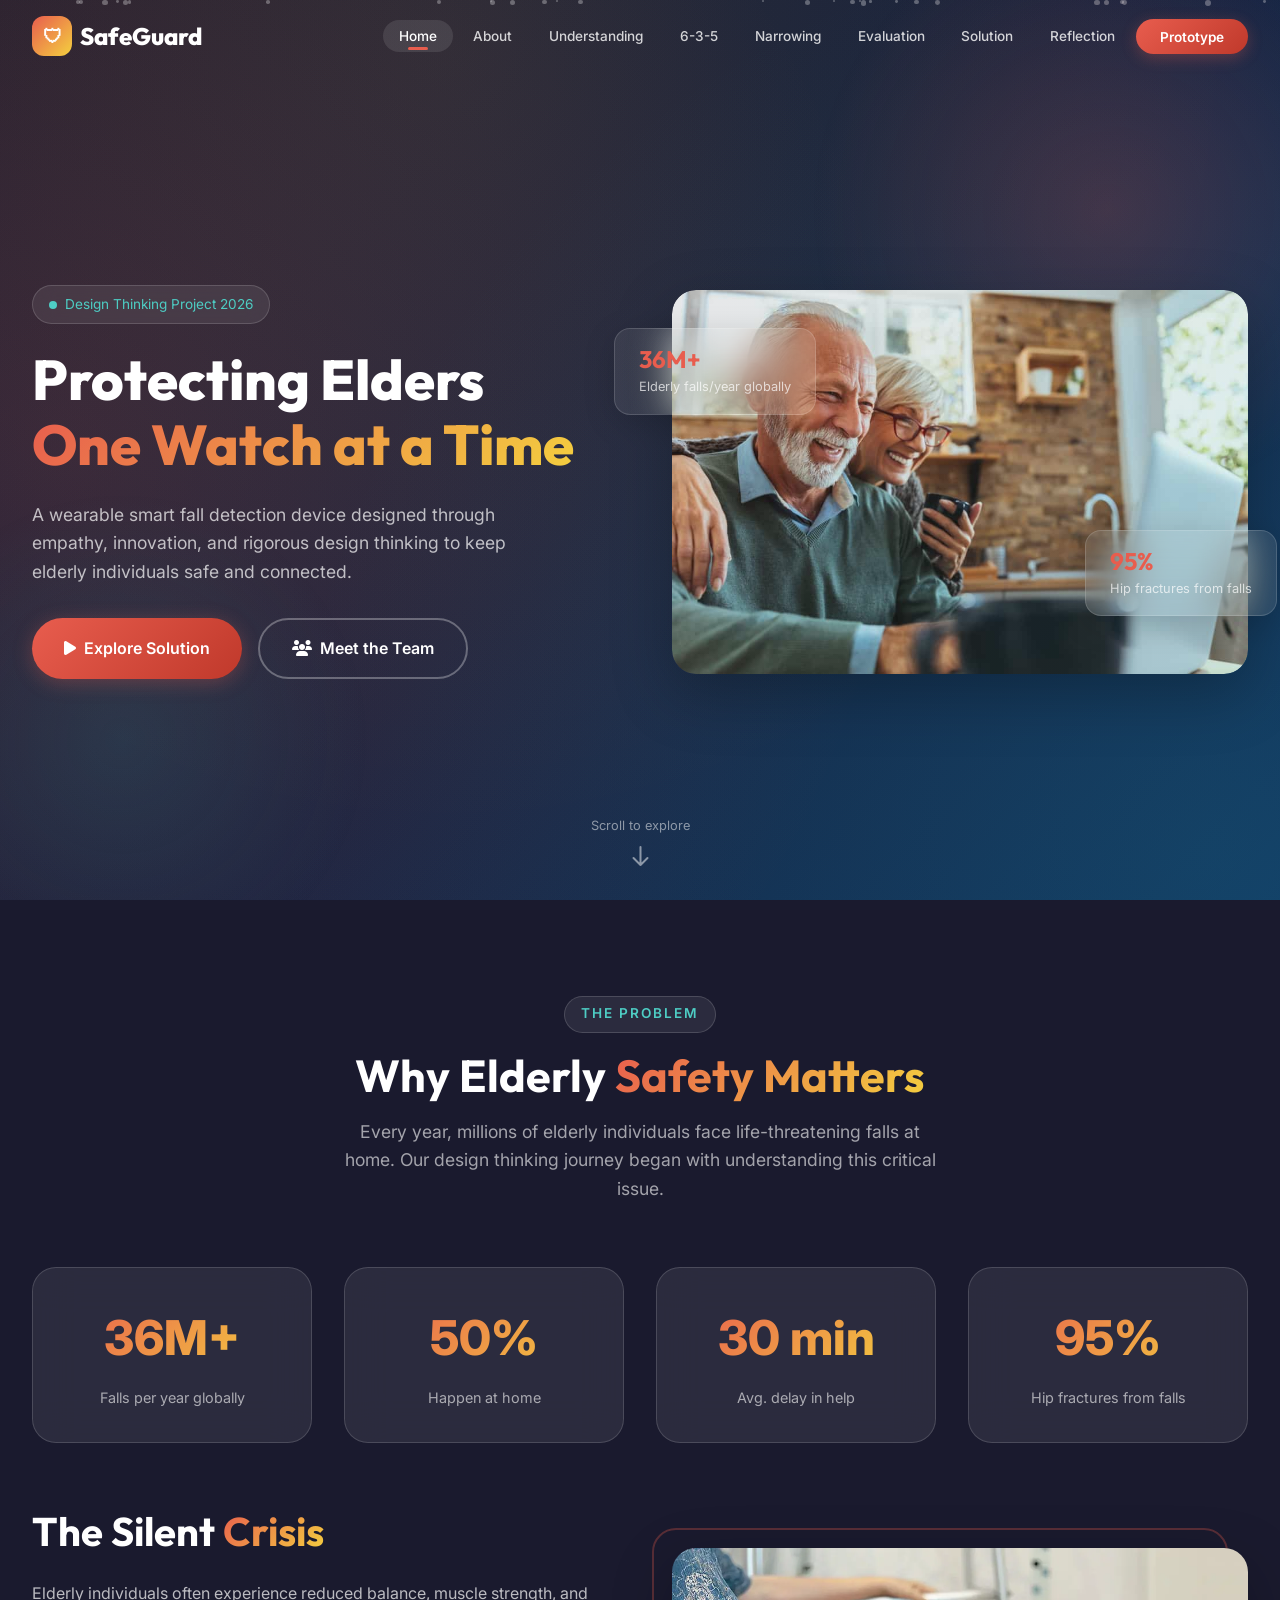
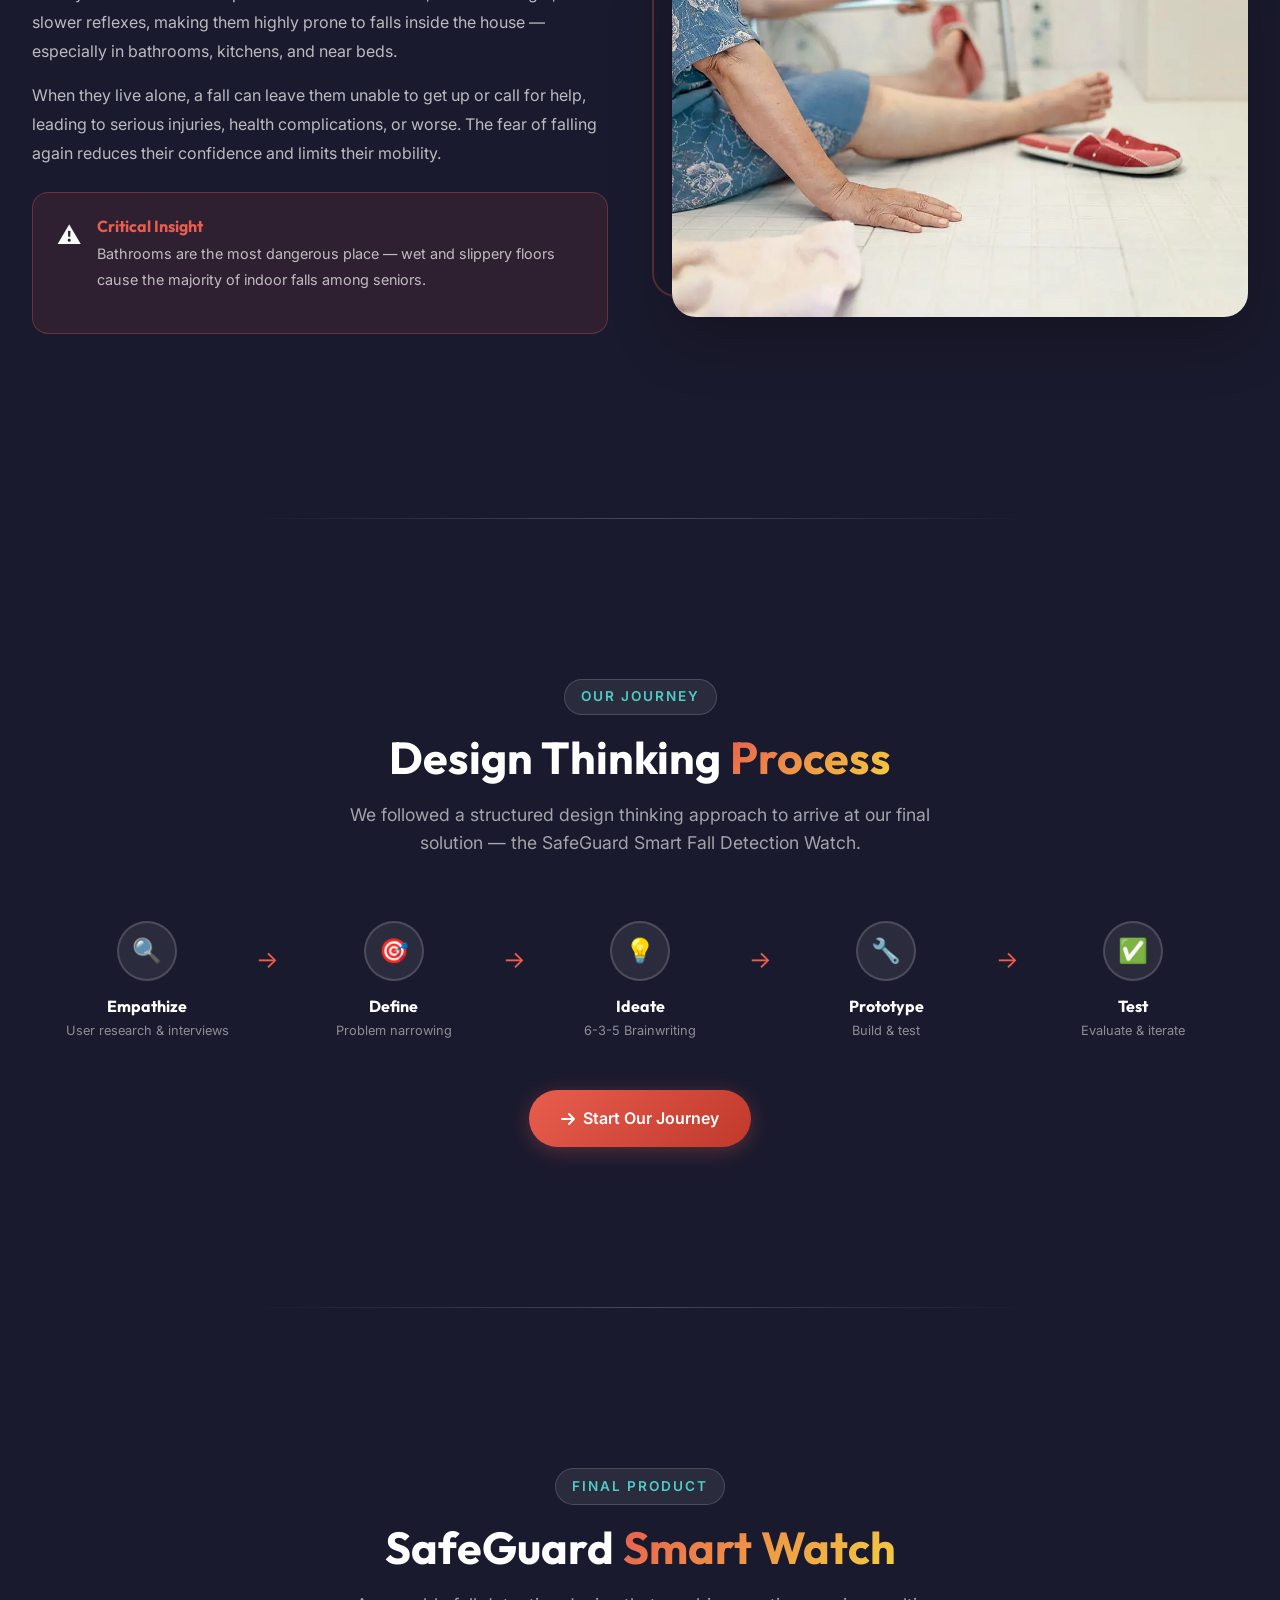
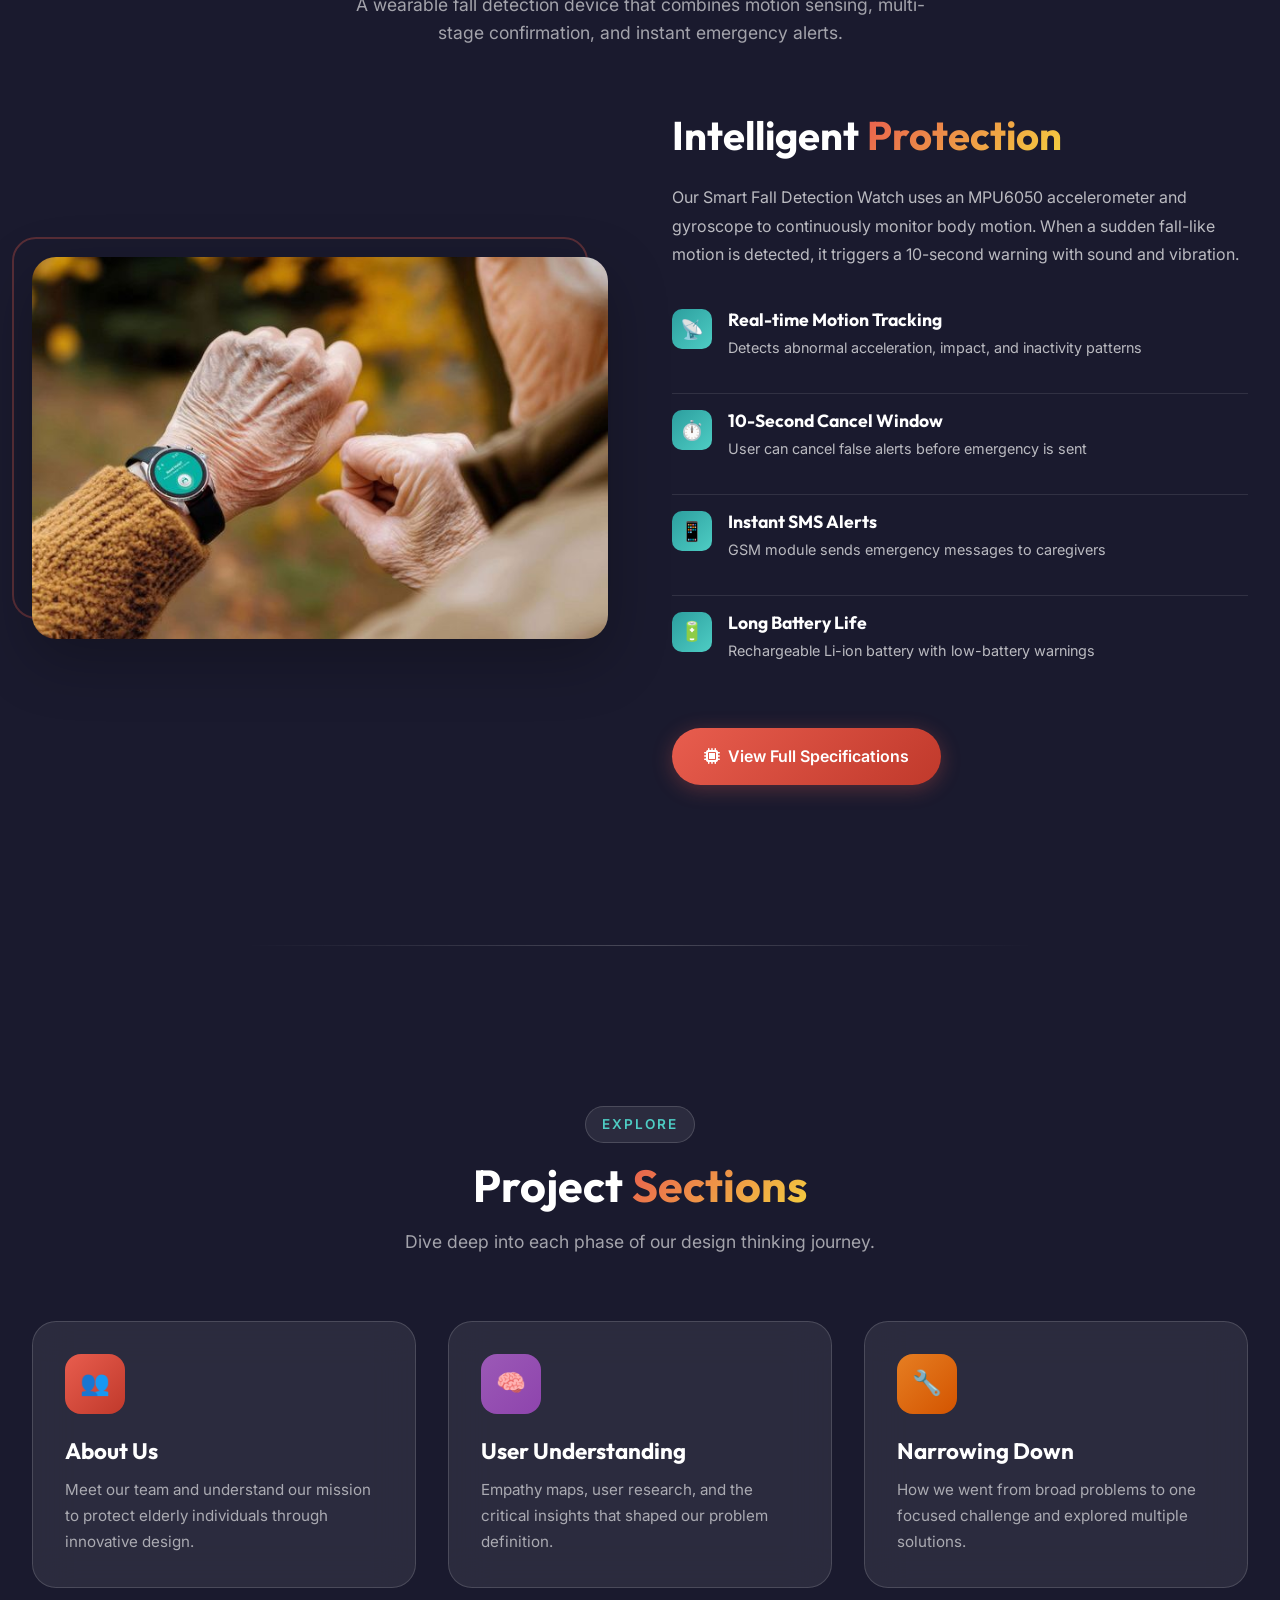
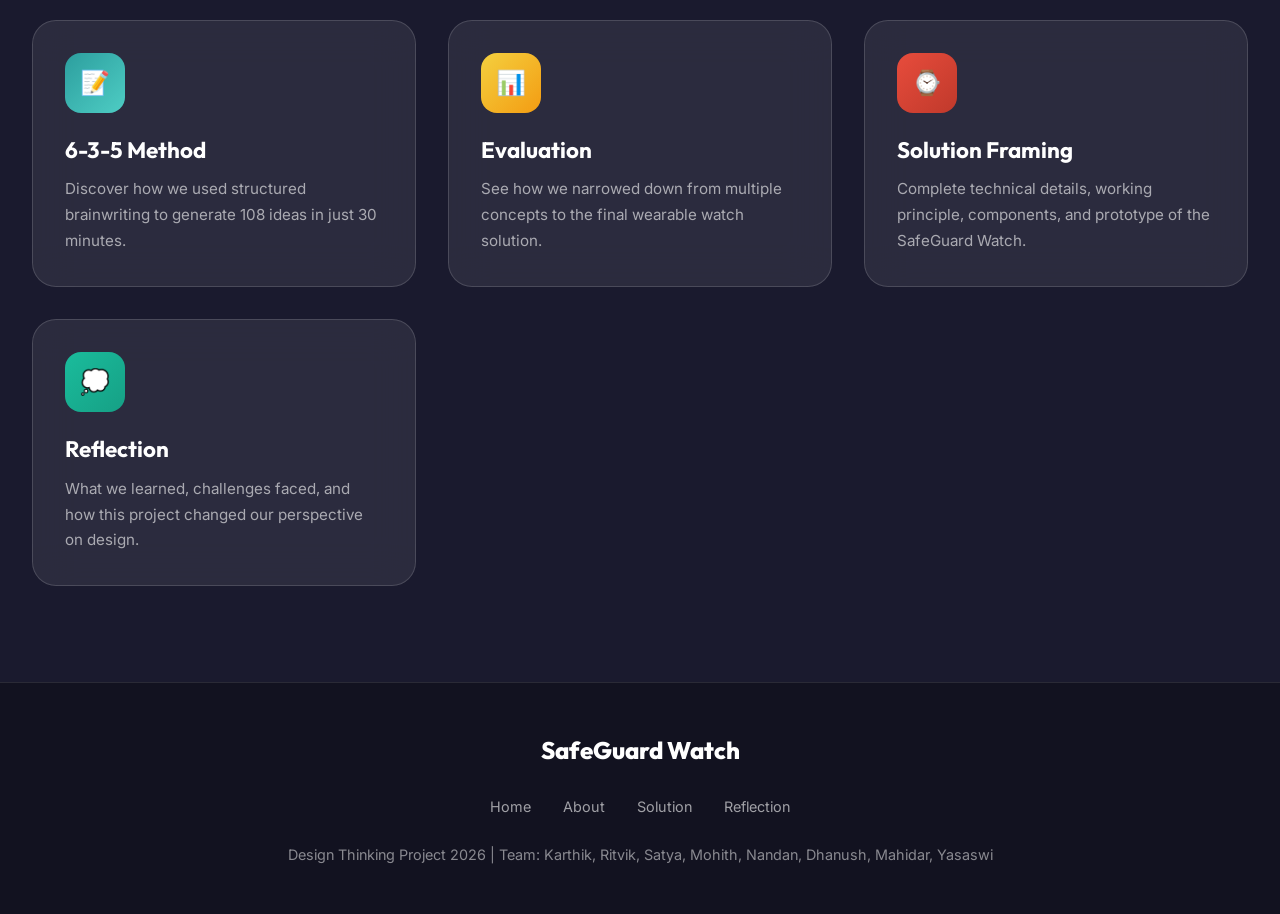
==== commit 904119a3: "Re-add 'Narrowing' link to navigation" ====
--- a/index.html
+++ b/index.html
@@ -22,8 +22,8 @@
                 <li><a href="index.html" class="active">Home</a></li>
                 <li><a href="about.html">About</a></li>
                 <li><a href="understanding.html">Understanding</a></li>
+                <li><a href="method.html">6-3-5</a></li>
                 <li><a href="narrowing.html">Narrowing</a></li>
-                <li><a href="method.html">6-3-5</a></li>
                 <li><a href="evaluation.html">Evaluation</a></li>
                 <li><a href="solution.html">Solution</a></li>
                 <li><a href="reflection.html">Reflection</a></li>
@@ -288,4 +288,4 @@
 
     <script src="js/main.js"></script>
 </body>
-</html>+</html>
